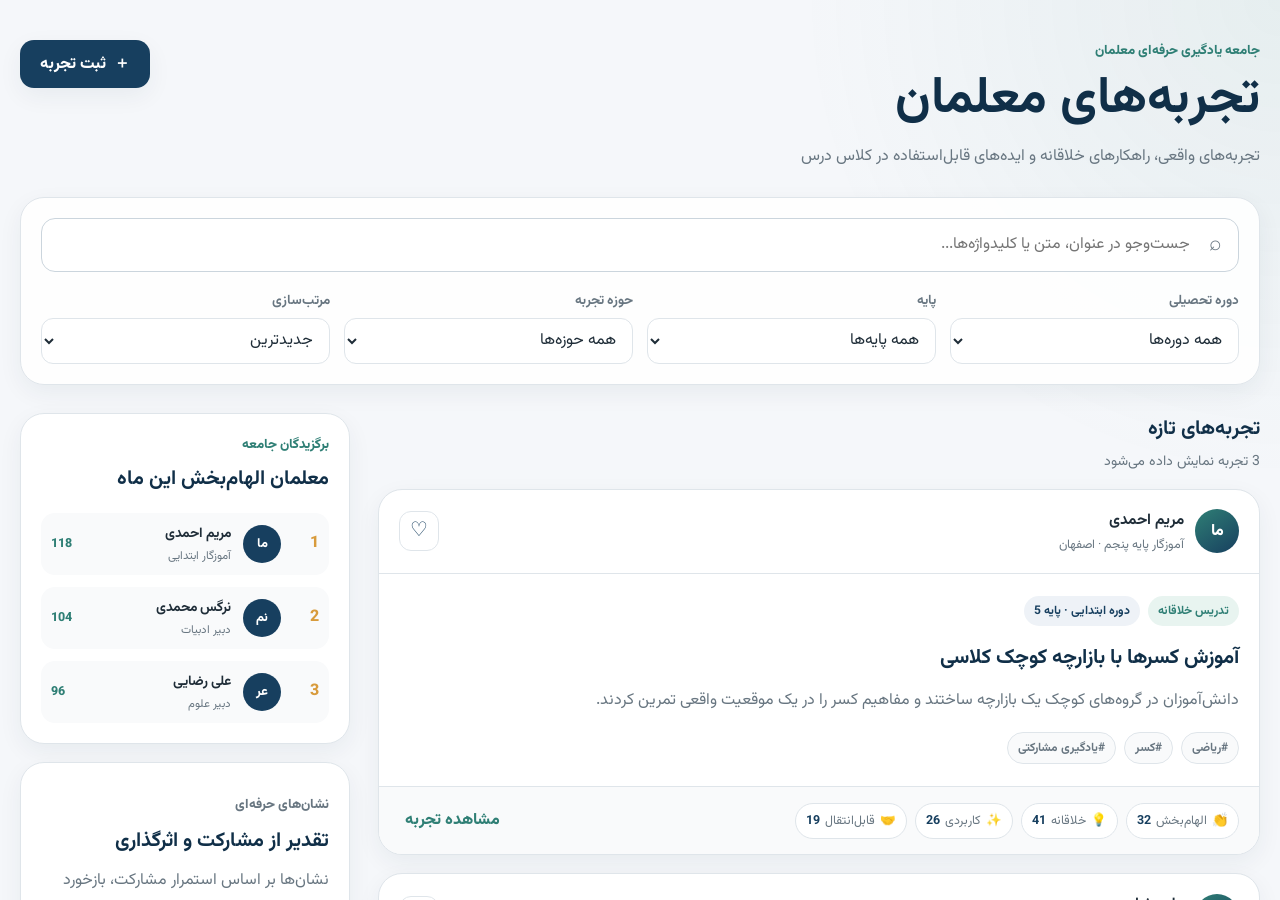
==== index.html @ 6775accc "Create index.html" ====
<!DOCTYPE html>
<html lang="fa" dir="rtl">
  <head>
    <meta charset="UTF-8" />

    <meta
      http-equiv="refresh"
      content="0; url=pages/experiences/"
    />

    <title>تجربه‌های معلمان</title>
  </head>

  <body>
    <p>
      در حال انتقال به صفحه تجربه‌های معلمان...
    </p>
  </body>
</html>
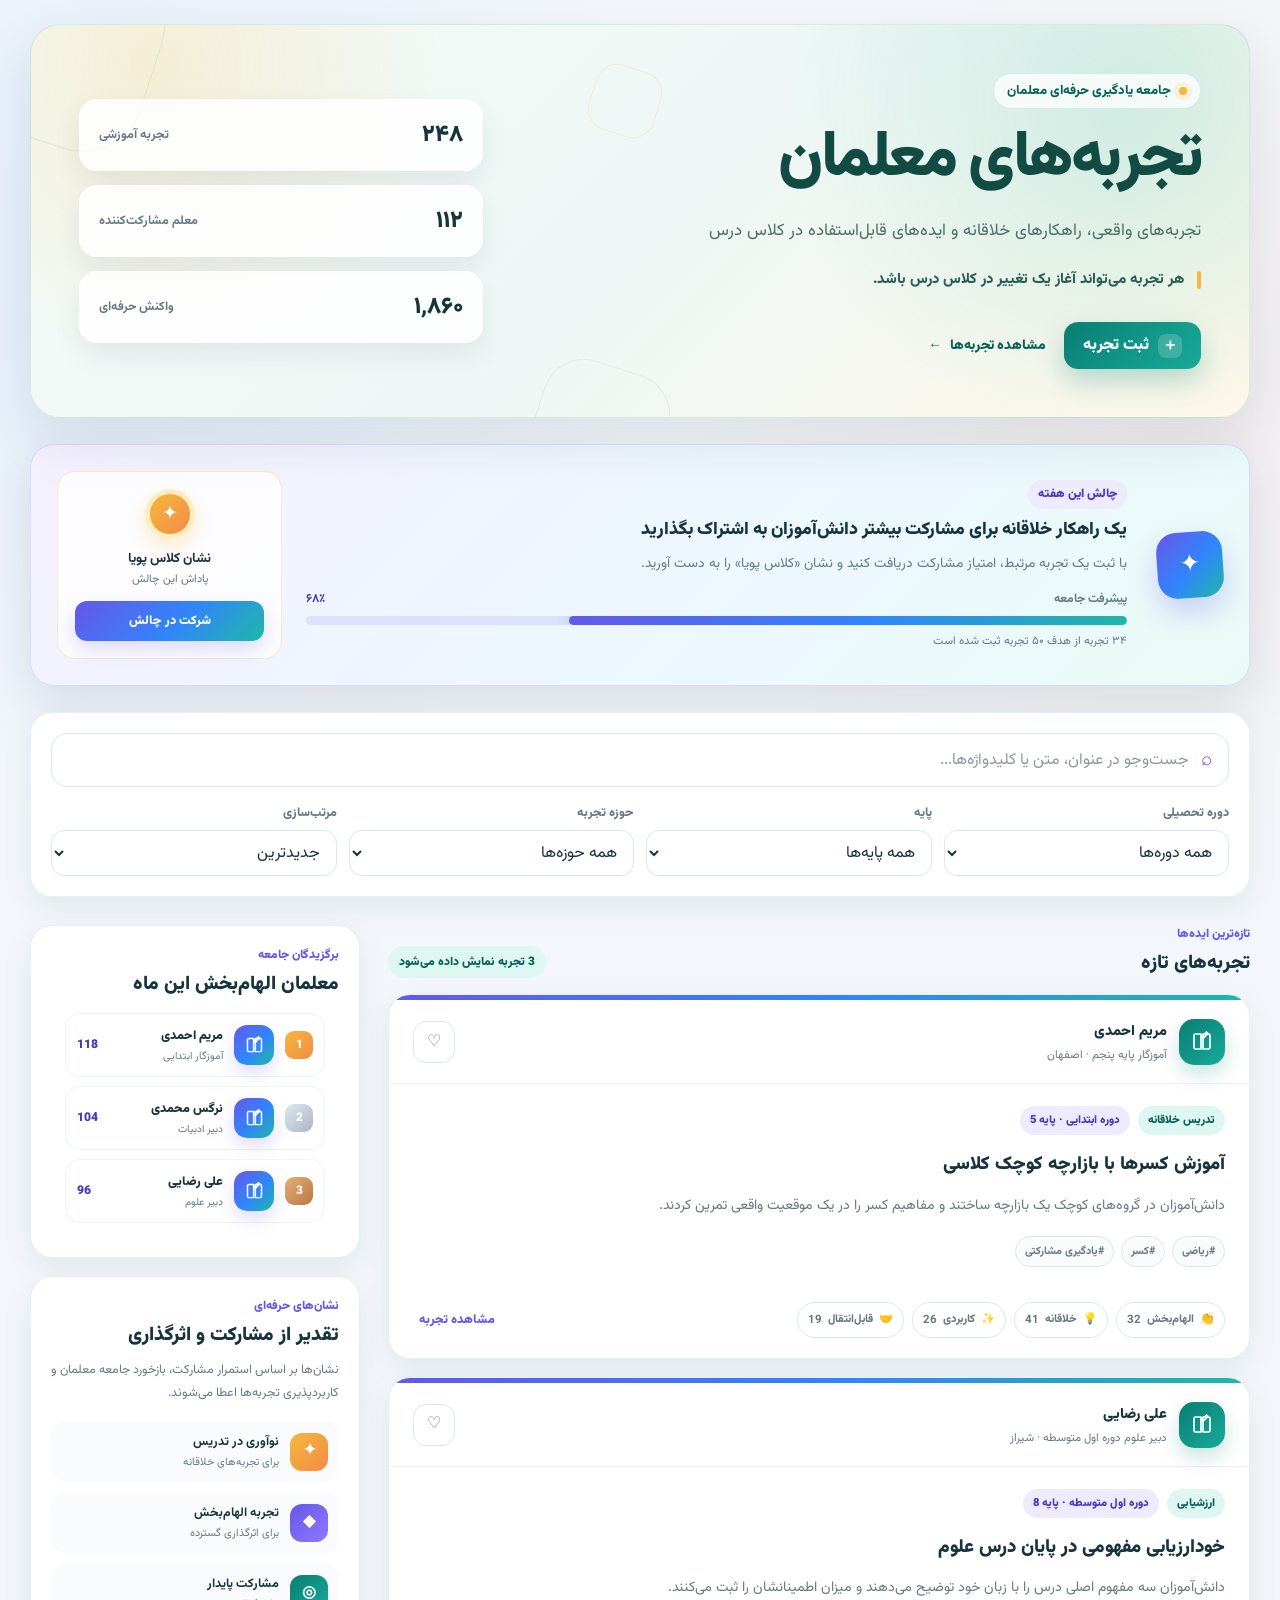
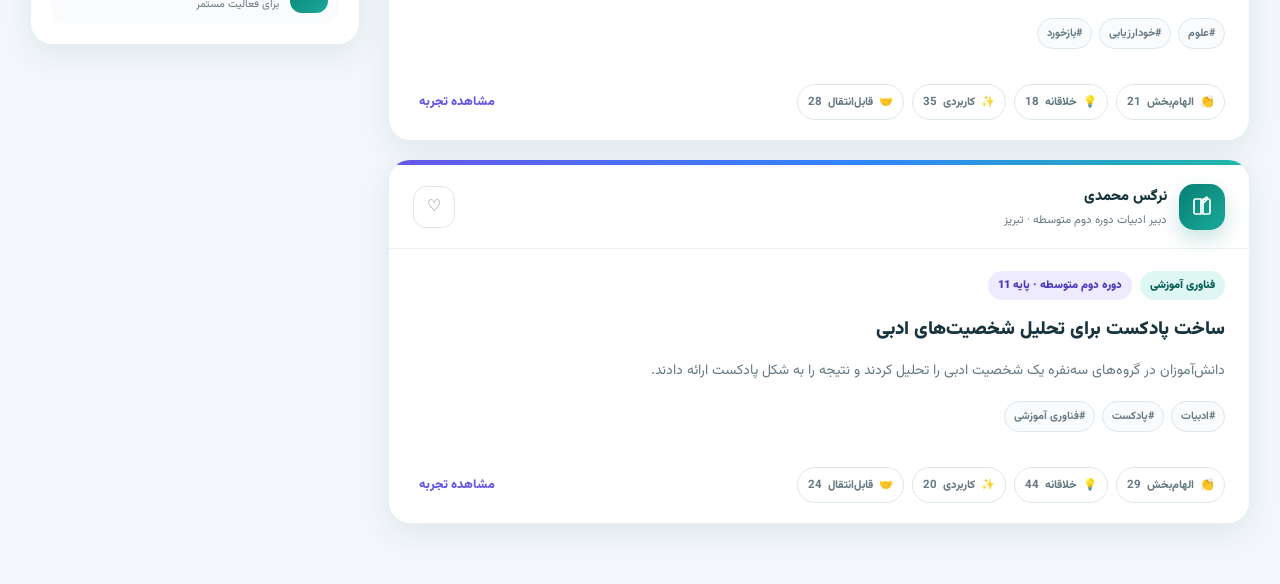
==== commit db77fe5d: "Rebuild experience list and detail pages" ====
--- a/index.html
+++ b/index.html
@@ -4,16 +4,29 @@
     <meta charset="UTF-8" />
 
     <meta
+      name="viewport"
+      content="width=device-width, initial-scale=1.0"
+    />
+
+    <meta
       http-equiv="refresh"
-      content="0; url=pages/experiences/"
+      content="0; url=pages/experience-list/"
     />
 
     <title>تجربه‌های معلمان</title>
+
+    <script>
+      window.location.replace("pages/experience-list/");
+    </script>
   </head>
 
   <body>
     <p>
-      در حال انتقال به صفحه تجربه‌های معلمان...
+      در حال انتقال به
+      <a href="pages/experience-list/">
+        صفحه تجربه‌های معلمان
+      </a>
+      ...
     </p>
   </body>
-</html>
+</html>
